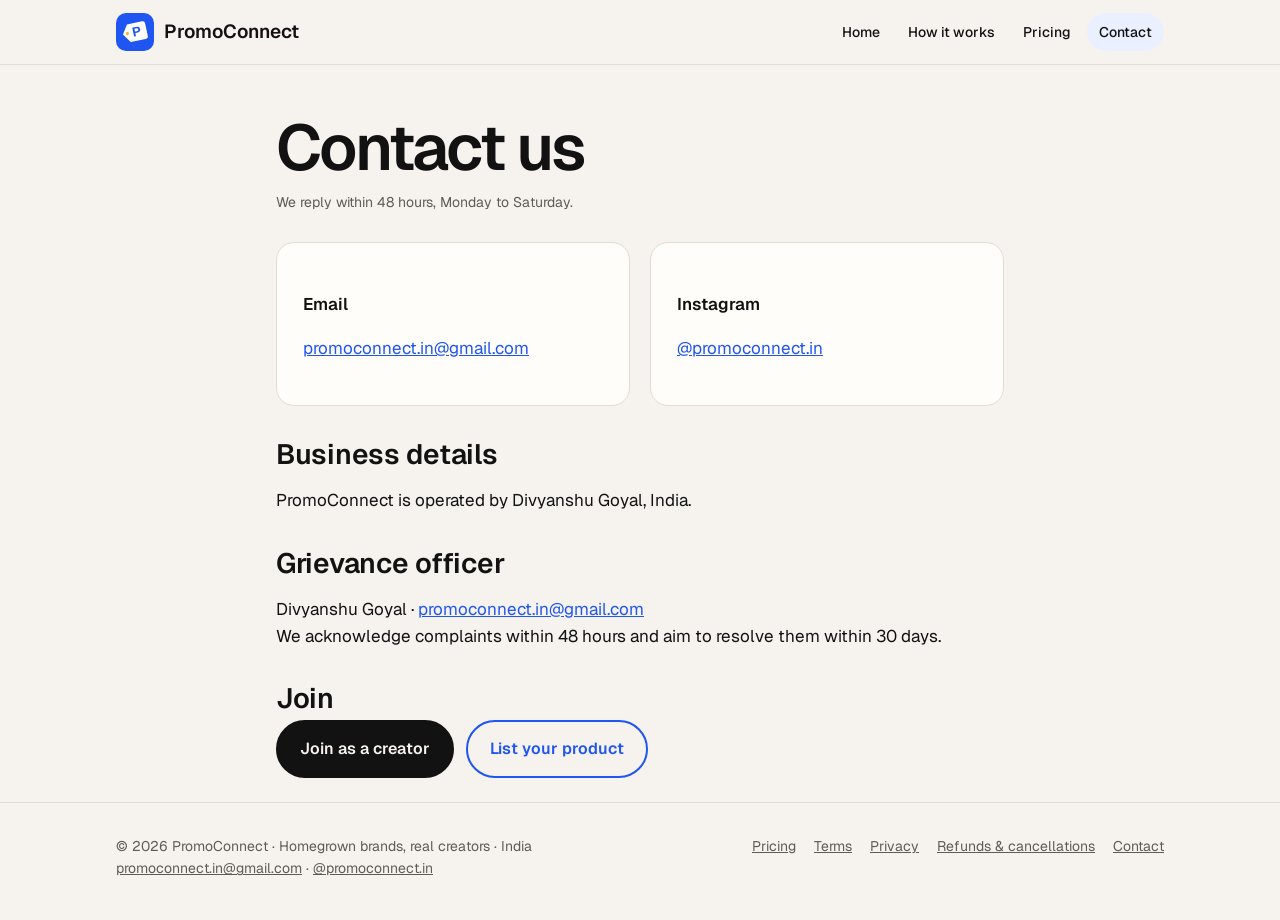
==== contact.html @ 4f9554bc "Add files via upload" ====
<!doctype html>
<html lang="en">
<head>
<meta charset="utf-8">
<meta name="viewport" content="width=device-width, initial-scale=1">
<title>Contact | PromoConnect</title>
<meta name="description" content="Contact PromoConnect.">
<link rel="icon" href="logo.png">
<link rel="preconnect" href="https://fonts.googleapis.com"><link rel="preconnect" href="https://fonts.gstatic.com" crossorigin>
<link rel="stylesheet" href="https://fonts.googleapis.com/css2?family=Instrument+Serif:ital@0;1&family=Geist:wght@400;500;600;700&display=swap">
<style>
:root{--bg:#f6f3ee;--card:#fffdf9;--ink:#121212;--muted:#5f5b55;--line:#e2ddd4;--blue:#1F55F0;--blue-ink:#FFFFFF;--yel:#F5B638;--soft:#EAF0FF}
@media (prefers-color-scheme:dark){:root:not([data-theme="light"]){color-scheme:dark;--bg:#0c0c0d;--card:#18181b;--ink:#f3efe8;--muted:#a19c94;--line:#2a2a2e;--blue:#5B7CFF;--soft:#1B2340}}
:root[data-theme="dark"]{color-scheme:dark;--bg:#0c0c0d;--card:#18181b;--ink:#f3efe8;--muted:#a19c94;--line:#2a2a2e;--blue:#5B7CFF;--soft:#1B2340}
*{box-sizing:border-box}
html{scroll-behavior:smooth}
body{margin:0;background:var(--bg);color:var(--ink);font:17px/1.6 Geist,system-ui,-apple-system,"Segoe UI",sans-serif}
a{color:var(--blue)}
.wrap{max-width:1080px;margin:0 auto;padding:0 16px}
.top{position:sticky;top:0;z-index:5;background:color-mix(in srgb,var(--bg) 88%,transparent);backdrop-filter:blur(10px);border-bottom:1px solid var(--line)}
.top .wrap{display:flex;align-items:center;gap:16px;height:64px}
.brand{display:flex;align-items:center;gap:10px;font-weight:700;font-size:19px;color:var(--ink);text-decoration:none}
.mark{width:38px;height:38px;border-radius:10px;background:#1F55F0;display:inline-flex;align-items:center;justify-content:center;flex:none}
.top nav{margin-left:auto;display:flex;gap:4px;flex-wrap:wrap}
.top nav a{color:var(--ink);text-decoration:none;font-size:14px;font-weight:500;padding:8px 12px;border-radius:999px}
.top nav a:hover,.top nav a[aria-current]{background:var(--soft)}
@media (max-width:640px){.top nav .hide-sm{display:none}.top nav{gap:0;flex-wrap:nowrap}.top nav a{padding:6px 8px;font-size:13px}.brand{font-size:16px;gap:8px}.mark{width:32px;height:32px}}
.btn{display:inline-block;text-decoration:none;font-weight:600;padding:14px 22px;border-radius:999px;border:2px solid var(--blue);font-size:16px}
.btn.primary{background:var(--ink);border-color:var(--ink);color:var(--bg)}
.btn.ghost{color:var(--blue);background:transparent}
.hero{padding:72px 16px 56px}
.eyebrow{display:inline-block;background:var(--soft);color:var(--blue);font-weight:600;font-size:13px;padding:6px 12px;border-radius:999px;margin-bottom:18px}
.hero h1{font-size:clamp(36px,7vw,64px);line-height:1.05;margin:0 0 18px;letter-spacing:-.02em;max-width:14ch;text-wrap:balance}
.hero h1 em{font-style:normal;color:var(--blue)}
.lead{font-size:clamp(17px,2.4vw,20px);color:var(--muted);max-width:56ch;margin:0 0 28px}
.ctas{display:flex;gap:12px;flex-wrap:wrap}
.trust{display:flex;gap:22px;flex-wrap:wrap;margin-top:28px;color:var(--muted);font-size:14px}
.trust span::before{content:"✓ ";color:var(--blue);font-weight:700}
section.band{padding:56px 0;border-top:1px solid var(--line)}
h1,h2,.price{font-weight:600;letter-spacing:-.035em}
.doc h1{font-size:clamp(40px,7vw,64px)!important}.doc h2{font-size:28px!important}h3{font-weight:600}
.brand{font-weight:600}
h2{font-size:clamp(26px,4vw,36px);line-height:1.15;margin:0 0 10px;letter-spacing:-.01em}
.sub{color:var(--muted);margin:0 0 28px;max-width:60ch}
.grid2{display:grid;grid-template-columns:repeat(auto-fit,minmax(280px,1fr));gap:20px}
.grid3{display:grid;grid-template-columns:repeat(auto-fit,minmax(220px,1fr));gap:16px}
.card{background:var(--card);border:1px solid var(--line);border-radius:18px;padding:26px}
.card h3{margin:0 0 6px;font-size:20px}
.steps{list-style:none;padding:0;margin:16px 0 22px;counter-reset:s}
.steps li{counter-increment:s;display:flex;gap:14px;align-items:flex-start;margin:0 0 14px}
.steps li::before{content:counter(s);flex:none;width:30px;height:30px;border-radius:50%;background:#1F55F0;color:#fff;font-weight:700;display:flex;align-items:center;justify-content:center;font-size:14px}
.steps b{display:block}
.steps span{color:var(--muted);font-size:15px}
.tag{display:inline-block;font-size:12px;font-weight:600;padding:4px 10px;border-radius:999px;background:var(--soft);color:var(--blue);margin-bottom:10px}
.price{font-size:34px;font-weight:700;margin:6px 0 2px}
.price small{font-size:15px;font-weight:500;color:var(--muted)}
.card ul{padding-left:20px;margin:10px 0 0}
.card li{margin:4px 0}
.card.feature{border:2px solid var(--blue)}
.note{border-left:4px solid var(--yel);padding:12px 16px;background:color-mix(in srgb,var(--yel) 14%,transparent);border-radius:8px;margin:20px 0 0}
details{background:var(--card);border:1px solid var(--line);border-radius:14px;padding:16px 20px;margin-bottom:10px}
summary{font-weight:600;cursor:pointer}
details p{margin:10px 0 0;color:var(--muted)}
.doc{max-width:760px;padding:48px 16px 24px}
.doc h1{font-size:clamp(30px,6vw,44px);line-height:1.1;margin:0 0 8px}
.meta{color:var(--muted);font-size:14px;margin:0 0 28px}
.doc h2{font-size:22px;margin:32px 0 6px}
.doc h3{font-size:17px;margin:22px 0 4px}
.doc ul{padding-left:22px}
.doc li{margin:4px 0}
.cta-band{background:#1F55F0;color:#fff;border-radius:22px;padding:40px clamp(20px,5vw,48px);margin:56px 0}
.cta-band h2{color:#fff}
.cta-band p{color:#DCE4FF;margin:0 0 22px}
.cta-band .btn.primary{background:#fff;color:#1F55F0;border-color:#fff}
.cta-band .btn.ghost{color:#fff;border-color:#fff}
footer{border-top:1px solid var(--line);padding:32px 0 40px;color:var(--muted);font-size:14px}
footer .wrap{display:flex;flex-wrap:wrap;gap:12px 28px;justify-content:space-between}
footer nav{display:flex;flex-wrap:wrap;gap:8px 18px}
footer a{color:var(--muted)}
</style>
</head>
<body>
<header class="top"><div class="wrap">
  <a class="brand" href="index.html"><span class="mark"><svg width="30" height="30" viewBox="0 0 200 200" aria-hidden="true"><g transform="rotate(-12 100 100)"><path d="M58 40 H160 a18 18 0 0 1 18 18 V142 a18 18 0 0 1 -18 18 H58 L18 100 Z" fill="#fff"/><circle cx="48" cy="100" r="11" fill="#F5B638"/><text x="112" y="128" text-anchor="middle" font-family="Poppins,sans-serif" font-weight="700" font-size="88" fill="#1F55F0">P</text></g></svg></span>PromoConnect</a>
  <nav><a href="index.html" class="">Home</a><a href="index.html#how" class="hide-sm">How it works</a><a href="pricing.html" class="">Pricing</a><a href="contact.html" class="" aria-current="page">Contact</a></nav>
</div></header>
<main>

<div class="wrap doc">
  <h1>Contact us</h1>
  <p class="meta">We reply within 48 hours, Monday to Saturday.</p>
  <div class="grid2">
    <div class="card"><h3>Email</h3><p><a href="mailto:promoconnect.in@gmail.com">promoconnect.in@gmail.com</a></p></div>
    <div class="card"><h3>Instagram</h3><p><a href="https://instagram.com/promoconnect.in">@promoconnect.in</a></p></div>
  </div>
  <h2>Business details</h2>
  <p>PromoConnect is operated by Divyanshu Goyal, India.</p>
  <h2>Grievance officer</h2>
  <p>Divyanshu Goyal · <a href="mailto:promoconnect.in@gmail.com">promoconnect.in@gmail.com</a><br>We acknowledge complaints within 48 hours and aim to resolve them within 30 days.</p>
  <h2>Join</h2>
  <div class="ctas"><a class="btn primary" href="https://forms.gle/wGUj6YbEXVntfNj8">Join as a creator</a><a class="btn ghost" href="https://forms.gle/TKCBUfr2sZqbPSG5A">List your product</a></div>
</div>

</main>
<footer><div class="wrap">
  <div>© 2026 PromoConnect · Homegrown brands, real creators · India<br><a href="mailto:promoconnect.in@gmail.com">promoconnect.in@gmail.com</a> · <a href="https://instagram.com/promoconnect.in">@promoconnect.in</a></div>
  <nav><a href="pricing.html">Pricing</a><a href="terms.html">Terms</a><a href="privacy.html">Privacy</a><a href="refund.html">Refunds &amp; cancellations</a><a href="contact.html">Contact</a></nav>
</div></footer>
</body>
</html>
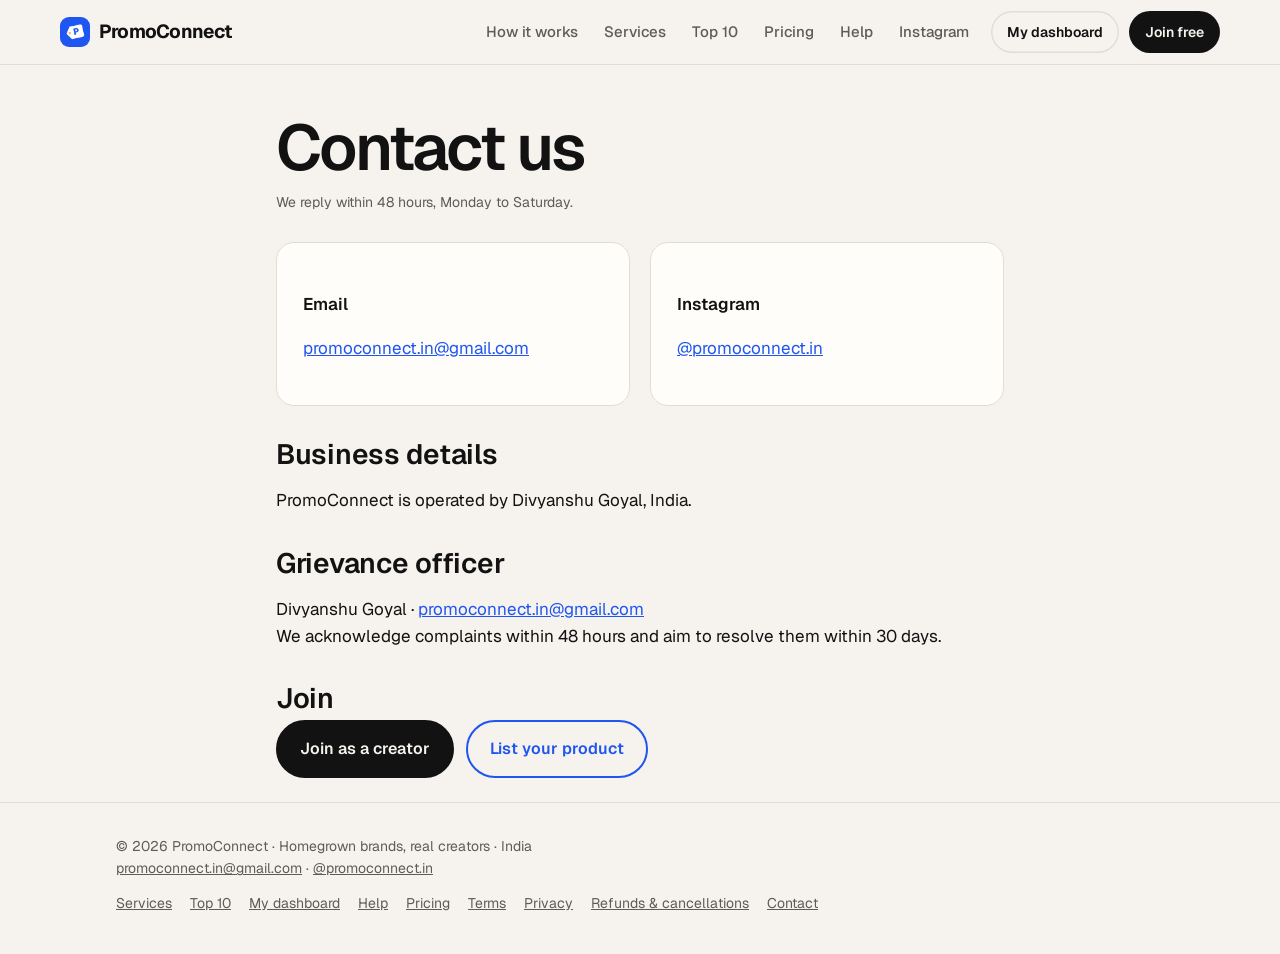
==== commit 581f6d32: "Add files via upload" ====
--- a/contact.html
+++ b/contact.html
@@ -16,6 +16,8 @@
 html{scroll-behavior:smooth}
 body{margin:0;background:var(--bg);color:var(--ink);font:17px/1.6 Geist,system-ui,-apple-system,"Segoe UI",sans-serif}
 a{color:var(--blue)}
+html,body{max-width:100%;overflow-x:hidden}
+body{touch-action:pan-y pinch-zoom;overscroll-behavior-x:none}
 .wrap{max-width:1080px;margin:0 auto;padding:0 16px}
 .top{position:sticky;top:0;z-index:5;background:color-mix(in srgb,var(--bg) 88%,transparent);backdrop-filter:blur(10px);border-bottom:1px solid var(--line)}
 .top .wrap{display:flex;align-items:center;gap:16px;height:64px}
@@ -77,13 +79,39 @@
 footer .wrap{display:flex;flex-wrap:wrap;gap:12px 28px;justify-content:space-between}
 footer nav{display:flex;flex-wrap:wrap;gap:8px 18px}
 footer a{color:var(--muted)}
+
+/* shared menu */
+.pn{position:sticky;top:0;z-index:40;padding-top:env(safe-area-inset-top,0px);background:var(--bg);border-bottom:1px solid var(--line)}
+.pn-in{max-width:1200px;margin:0 auto;padding:0 20px;height:64px;display:flex;align-items:center;gap:10px}
+.pn-logo{display:flex;align-items:center;gap:9px;margin-right:auto;font-weight:700;font-size:19px;letter-spacing:-.04em;color:var(--ink);text-decoration:none;white-space:nowrap}
+.pn-logo img{width:30px;height:30px;border-radius:9px}
+.pn-links{display:flex;gap:2px}
+.pn-links a{color:var(--muted);text-decoration:none;font-size:15px;font-weight:500;padding:8px 12px;border-radius:999px;white-space:nowrap}
+.pn-links a:hover{color:var(--ink)}
+.pn-links a[aria-current]{color:var(--ink);background:color-mix(in srgb,var(--ink) 8%,transparent)}
+.pn-dash,.pn-join{font-size:14px;font-weight:600;text-decoration:none;border-radius:999px;padding:10px 16px;white-space:nowrap}
+.pn-dash{color:var(--ink);box-shadow:inset 0 0 0 1.5px var(--line)}
+.pn-join{background:var(--ink);color:var(--bg)}
+.pn-menu{display:none;width:42px;height:42px;border-radius:50%;border:0;box-shadow:inset 0 0 0 1.5px var(--line);background:transparent;color:var(--ink);cursor:pointer;place-items:center;padding:0}
+.pn-menu span{display:block;width:16px;height:2px;border-radius:2px;background:currentColor;margin:2.5px auto;transition:transform .25s}
+.pn-menu[aria-expanded="true"] span:first-child{transform:translateY(3.5px) rotate(45deg)}
+.pn-menu[aria-expanded="true"] span:last-child{transform:translateY(-3.5px) rotate(-45deg)}
+.pn-panel{max-width:1200px;margin:0 auto;padding:6px 20px 18px;display:grid}
+.pn-panel[hidden]{display:none}
+.pn-panel a{padding:14px 4px;font-size:17px;font-weight:500;color:var(--ink);text-decoration:none;border-top:1px solid var(--line);display:flex;justify-content:space-between}
+.pn-panel a::after{content:"›";color:var(--muted)}
+@media (max-width:1060px){.pn-links,.pn-dash{display:none}.pn-menu{display:grid}}
+@media (min-width:1061px){.pn-panel{display:none!important}}
 </style>
 </head>
 <body>
-<header class="top"><div class="wrap">
-  <a class="brand" href="index.html"><span class="mark"><svg width="30" height="30" viewBox="0 0 200 200" aria-hidden="true"><g transform="rotate(-12 100 100)"><path d="M58 40 H160 a18 18 0 0 1 18 18 V142 a18 18 0 0 1 -18 18 H58 L18 100 Z" fill="#fff"/><circle cx="48" cy="100" r="11" fill="#F5B638"/><text x="112" y="128" text-anchor="middle" font-family="Poppins,sans-serif" font-weight="700" font-size="88" fill="#1F55F0">P</text></g></svg></span>PromoConnect</a>
-  <nav><a href="index.html" class="">Home</a><a href="index.html#how" class="hide-sm">How it works</a><a href="pricing.html" class="">Pricing</a><a href="contact.html" class="" aria-current="page">Contact</a></nav>
-</div></header>
+<header class="pn" id="nav"><div class="pn-in">
+  <a class="pn-logo" href="index.html"><img src="logo.png" alt="">PromoConnect</a>
+  <nav class="pn-links" aria-label="Main"><a href="index.html#how">How it works</a><a href="services.html">Services</a><a href="leaderboard.html">Top 10</a><a href="pricing.html">Pricing</a><a href="help.html">Help</a><a href="https://instagram.com/promoconnect.in">Instagram</a></nav>
+  <a class="pn-dash" href="dashboard.html">My dashboard</a>
+  <a class="pn-join" href="join.html">Join free</a>
+  <button class="pn-menu" type="button" aria-expanded="false" aria-controls="pnPanel" aria-label="Menu"><span></span><span></span></button>
+</div><nav class="pn-panel" id="pnPanel" aria-label="Menu" hidden><a href="index.html#how">How it works</a><a href="services.html">Services</a><a href="leaderboard.html">Top 10</a><a href="pricing.html">Pricing</a><a href="help.html">Help</a><a href="https://instagram.com/promoconnect.in">Instagram</a><a href="dashboard.html">My dashboard</a><a href="contact.html">Contact</a></nav></header>
 <main>
 
 <div class="wrap doc">
@@ -98,13 +126,16 @@
   <h2>Grievance officer</h2>
   <p>Divyanshu Goyal · <a href="mailto:promoconnect.in@gmail.com">promoconnect.in@gmail.com</a><br>We acknowledge complaints within 48 hours and aim to resolve them within 30 days.</p>
   <h2>Join</h2>
-  <div class="ctas"><a class="btn primary" href="https://forms.gle/wGUj6YbEXVntfNj8">Join as a creator</a><a class="btn ghost" href="https://forms.gle/TKCBUfr2sZqbPSG5A">List your product</a></div>
+  <div class="ctas"><a class="btn primary" href="join.html#creator">Join as a creator</a><a class="btn ghost" href="join.html#brand">List your product</a></div>
 </div>
 
 </main>
 <footer><div class="wrap">
   <div>© 2026 PromoConnect · Homegrown brands, real creators · India<br><a href="mailto:promoconnect.in@gmail.com">promoconnect.in@gmail.com</a> · <a href="https://instagram.com/promoconnect.in">@promoconnect.in</a></div>
-  <nav><a href="pricing.html">Pricing</a><a href="terms.html">Terms</a><a href="privacy.html">Privacy</a><a href="refund.html">Refunds &amp; cancellations</a><a href="contact.html">Contact</a></nav>
+  <nav><a href="services.html">Services</a><a href="leaderboard.html">Top 10</a><a href="dashboard.html">My dashboard</a><a href="help.html">Help</a><a href="pricing.html">Pricing</a><a href="terms.html">Terms</a><a href="privacy.html">Privacy</a><a href="refund.html">Refunds &amp; cancellations</a><a href="contact.html">Contact</a></nav>
 </div></footer>
+<script>(function(){var b=document.querySelector('.pn-menu'),p=document.getElementById('pnPanel');if(!b||!p)return;
+b.addEventListener('click',function(){var o=b.getAttribute('aria-expanded')==='true';b.setAttribute('aria-expanded',String(!o));p.hidden=o;});
+p.addEventListener('click',function(e){if(e.target.closest('a')){b.setAttribute('aria-expanded','false');p.hidden=true;}});})();</script>
 </body>
 </html>
